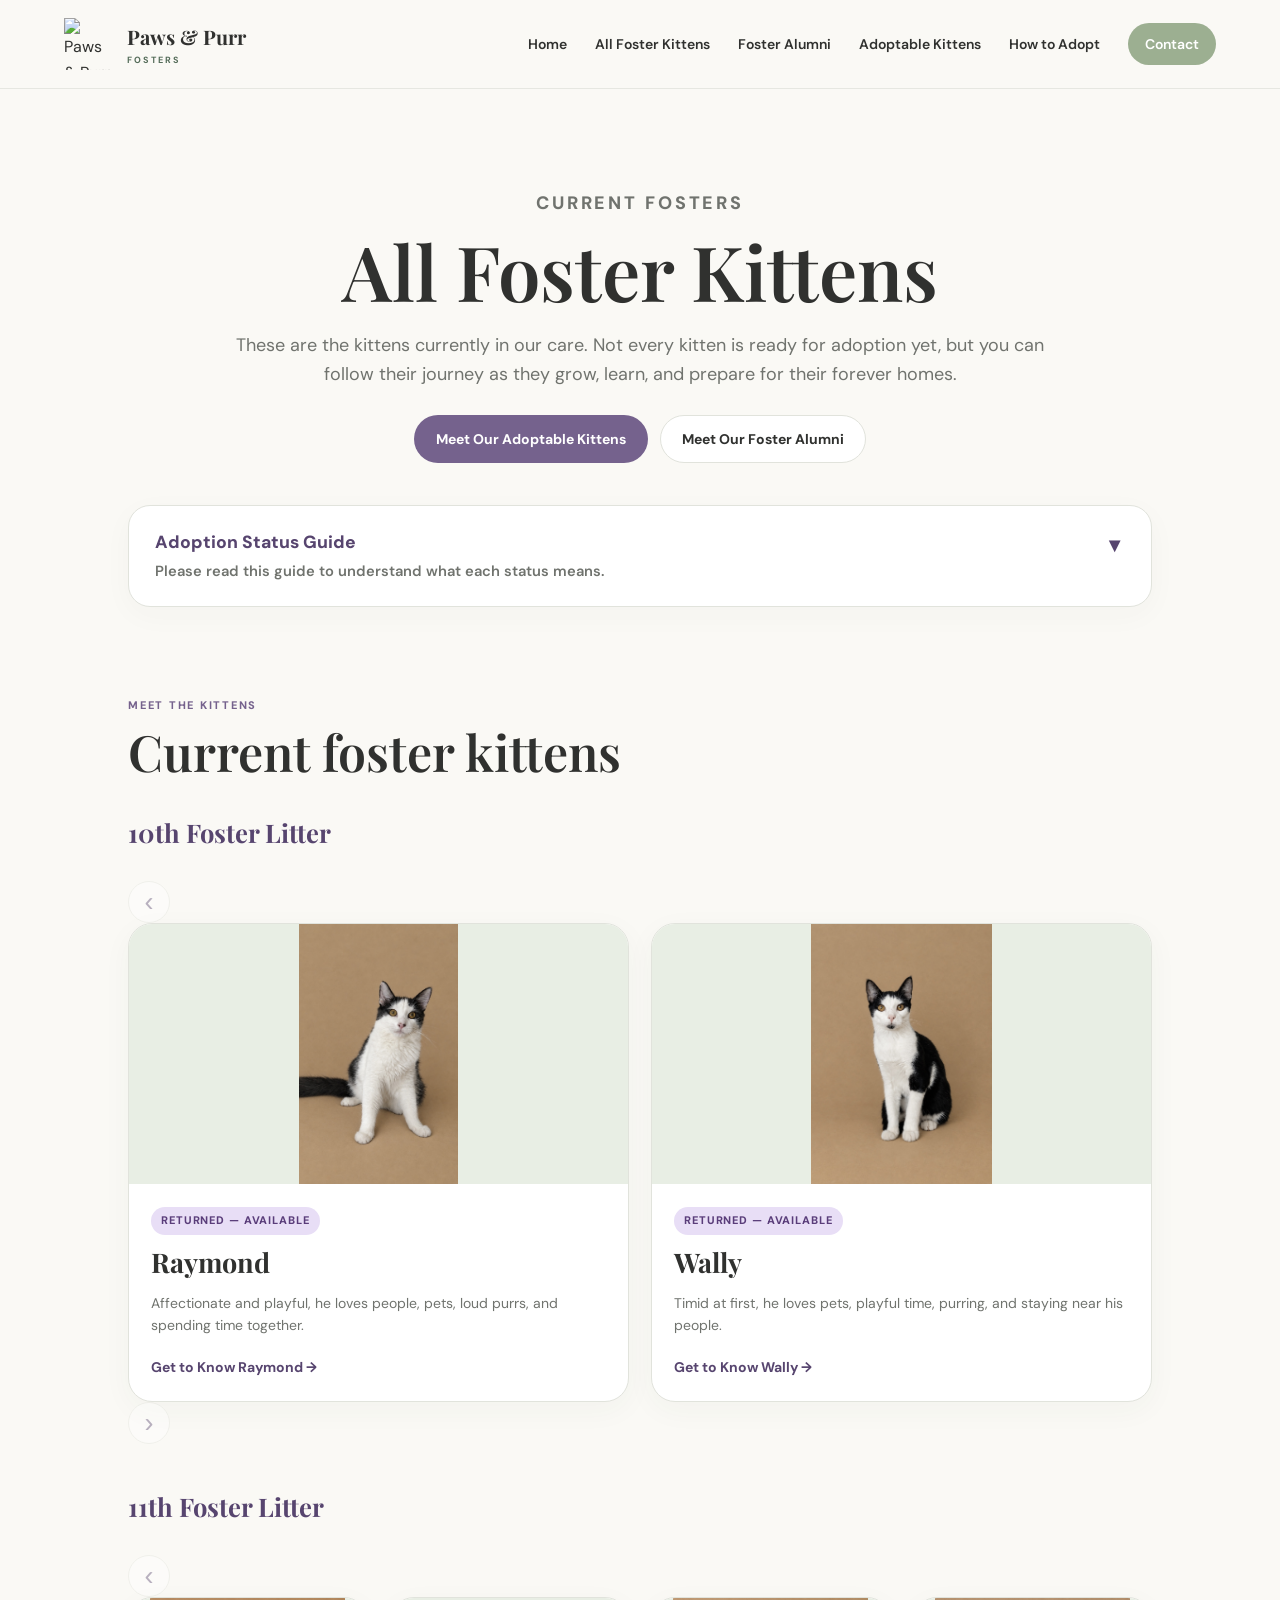
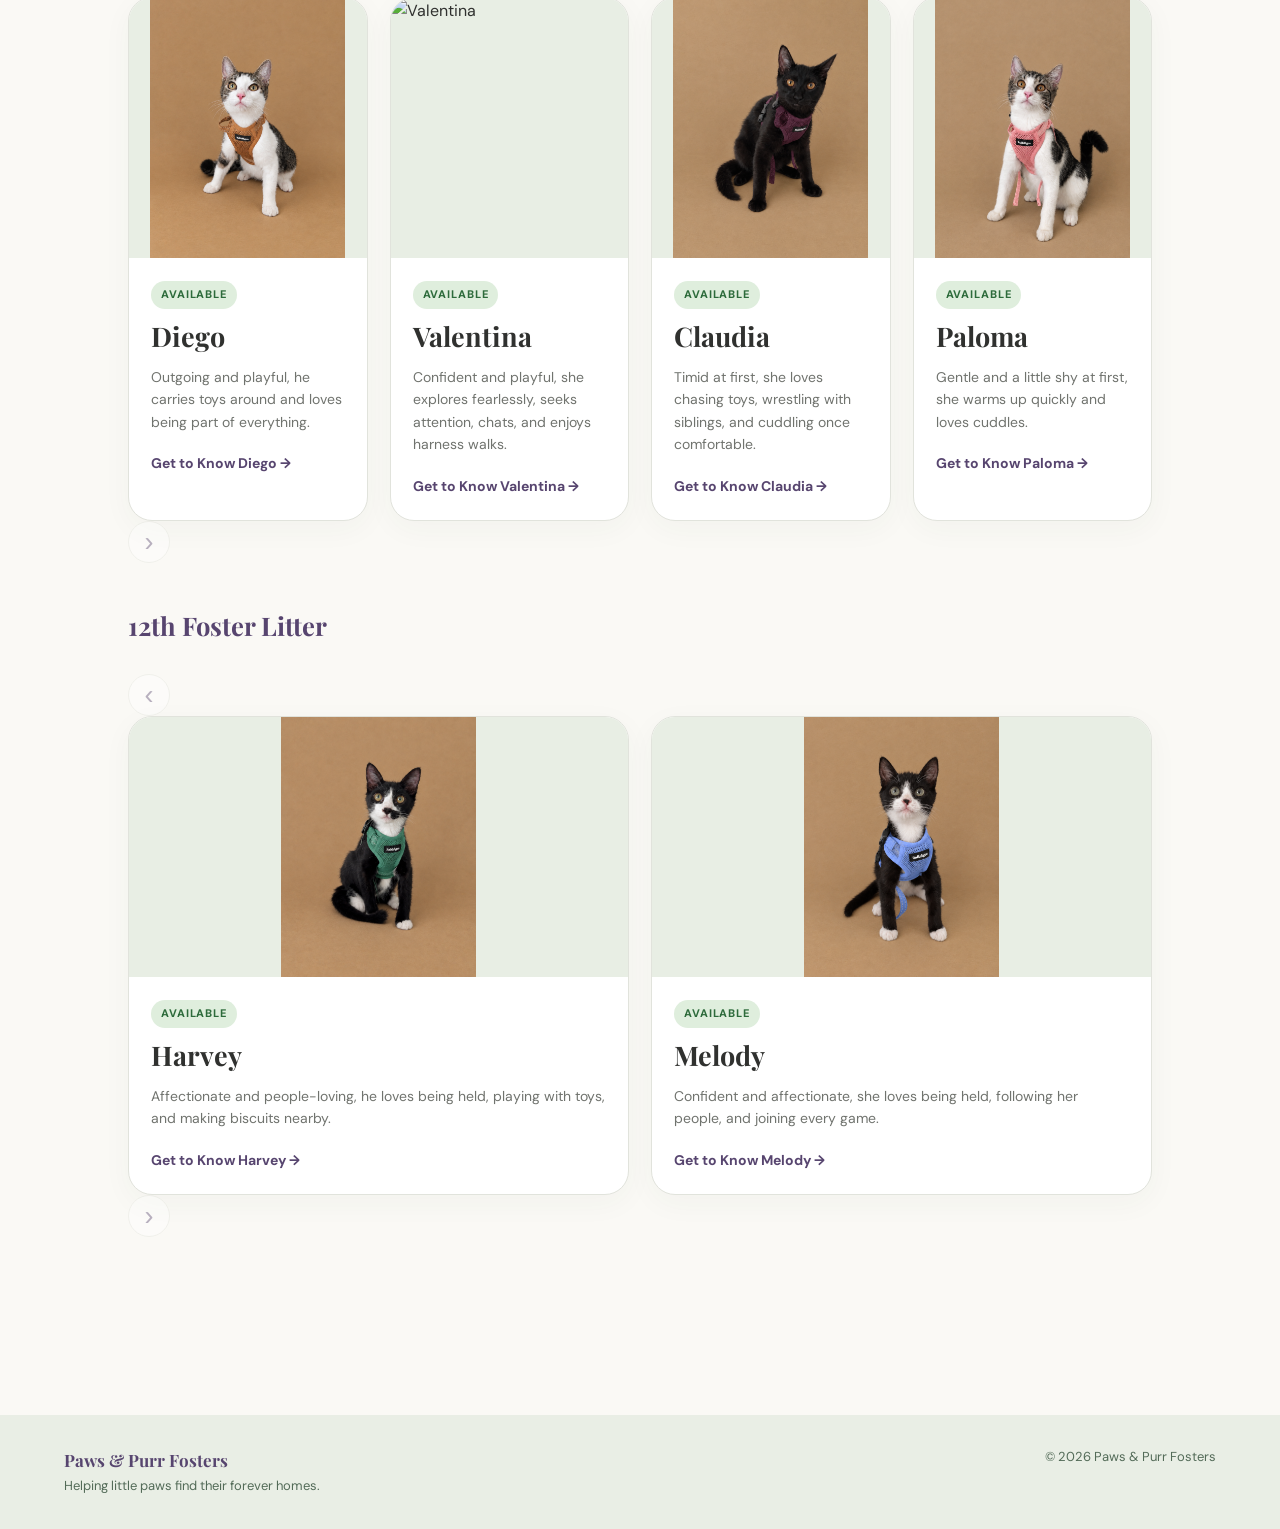
==== all-kittens/index.html @ 35e30526 "Add clean URLs for site pages Keep existing .html pages as legacy URLs while adding GitHub Pages dir" ====
<!DOCTYPE html>
<html lang="en">
<head>
  <meta charset="UTF-8">
  <meta name="viewport" content="width=device-width, initial-scale=1.0">
  <title>All Foster Kittens | Paws &amp; Purr Fosters</title>
  <meta name="description" content="Meet the kittens currently in our care and follow their foster journey.">
  <base href="../">
  <link rel="stylesheet" href="style.css">
</head>
<body>
  <header class="site-header">
    <a class="brand" href="./" aria-label="Paws &amp; Purr Fosters home">
      <img class="brand-logo" src="https://i.ibb.co/23CcJGzW/paws-and-purr-fosters-logo.jpg" alt="Paws &amp; Purr Fosters">
      <span>
        <strong>Paws &amp; Purr</strong>
        <small>FOSTERS</small>
      </span>
    </a>

    <button class="menu-toggle" aria-label="Open menu" aria-expanded="false">☰</button>

    <nav class="nav" aria-label="Main navigation">
      <a href="./">Home</a>
      <a href="all-kittens/">All Foster Kittens</a>
      <a href="foster-alumni/">Foster Alumni</a>
      <a href="available-kittens/">Adoptable Kittens</a>
      <a href="how-to-adopt/">How to Adopt</a>
      <a class="nav-button" href="./#contact">Contact</a>
    </nav>
  </header>

  <main class="page-shell">
    <section class="page-intro foster-page-intro">
      <p class="eyebrow">Current fosters</p>
      <h1>All Foster Kittens</h1>
      <p>
        These are the kittens currently in our care. Not every kitten is ready for adoption yet,
        but you can follow their journey as they grow, learn, and prepare for their forever homes.
      </p>
      <div class="page-actions">
        <a class="button primary" href="available-kittens/">Meet Our Adoptable Kittens</a>
        <a class="button secondary" href="foster-alumni/">Meet Our Foster Alumni</a>
      </div>
    </section>

    <section class="status-guide-wrap">
      <details class="status-guide">
        <summary>
          <span class="status-guide-summary">
            <span class="status-guide-title">Adoption Status Guide</span>
            <span class="status-guide-subtitle">Please read this guide to understand what each status means.</span>
          </span>
          <span class="status-guide-chevron" aria-hidden="true">▾</span>
        </summary>
        <div class="status-guide-body">
          <ul class="status-guide-list">
            <li><strong class="status-guide-status status-coming-soon">Coming Soon</strong> — Not ready for adoption. These kittens are still very young and are growing, developing their personalities, and learning through their time in foster care.</li>
            <li><strong class="status-guide-status status-almost">Almost Available</strong> — Getting close to being ready for adoption, but not currently available. Check back later for updates.</li>
            <li><strong class="status-guide-status status-available">Available</strong> — Currently available for adoption.</li>
            <li><strong class="status-guide-status status-pending">Pending Interest</strong> — An adoption application is currently in progress. The applicant may be completing the adoption process, waiting for a meet-and-greet, or completing another step with the rescue. Other applicants may still apply. The rescue works on a first-come, first-served basis. If the current application does not move forward, another applicant may have the opportunity to continue the adoption process.</li>
            <li><strong class="status-guide-status status-adopted">Adopted</strong> — Adoption complete — this kitten has found a forever home.</li>
            <li><strong class="status-guide-status status-returned">Returned — Available</strong> — These cats or kittens were previously adopted and are now available for adoption again. They may need additional patience and time as they adjust back to foster care.</li>
          </ul>
          <p class="status-guide-note">
            Important: Adoption applications are accepted when a kitten has been spayed or neutered, completed the necessary veterinary care, been cleared by the rescue, and is officially listed as Available.
          </p>
        </div>
      </details>
    </section>

    <section class="section foster-section" aria-labelledby="all-kittens-heading">
      <div class="section-heading">
        <div>
          <p class="eyebrow">Meet the kittens</p>
          <h2 id="all-kittens-heading">Current foster kittens</h2>
        </div>
      </div>
      <div class="all-litters" id="all-kittens-grid" aria-live="polite"></div>
    </section>
  </main>

  <footer>
    <div>
      <strong>Paws &amp; Purr Fosters</strong>
      <span>Helping little paws find their forever homes.</span>
    </div>
    <span>© 2026 Paws &amp; Purr Fosters</span>
  </footer>

  <script src="kitten-data.js"></script>
  <script src="kitten-card-descriptions.js"></script>
  <script src="all-kittens.js"></script>
</body>
</html>
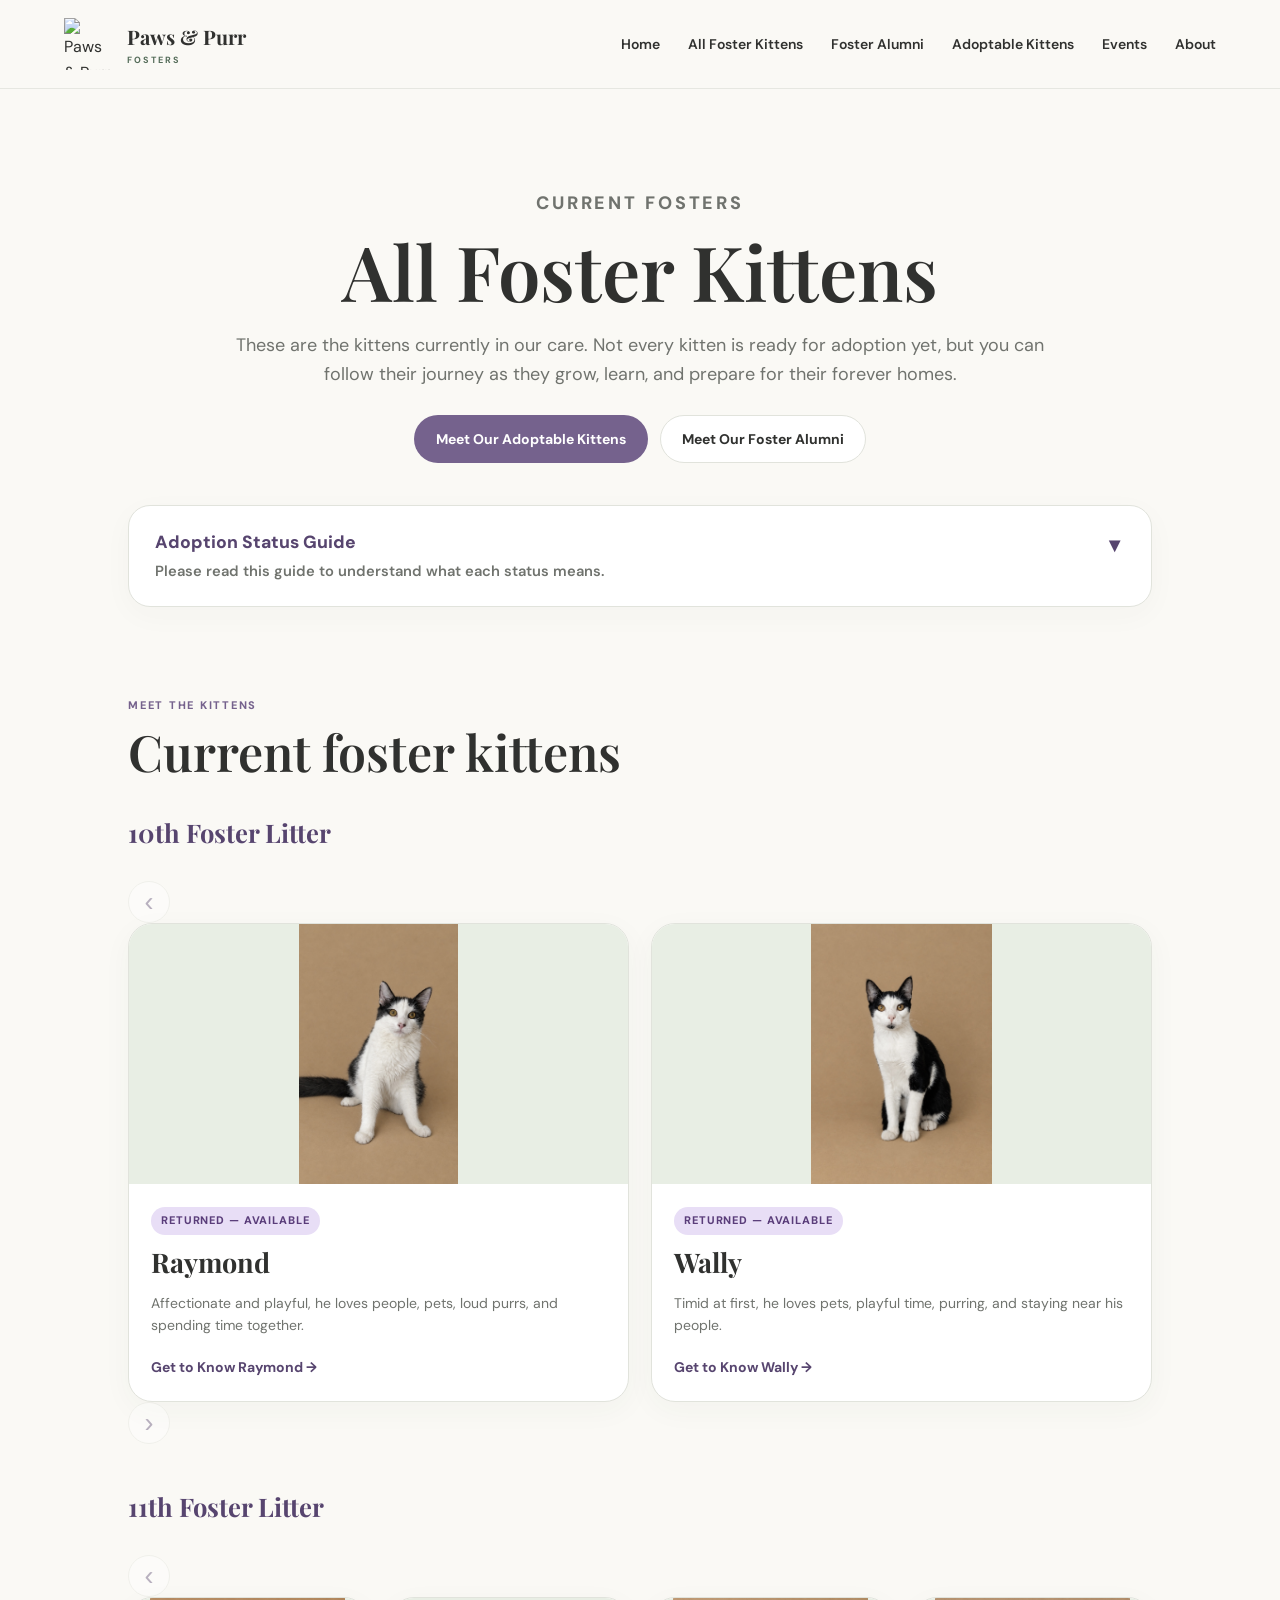
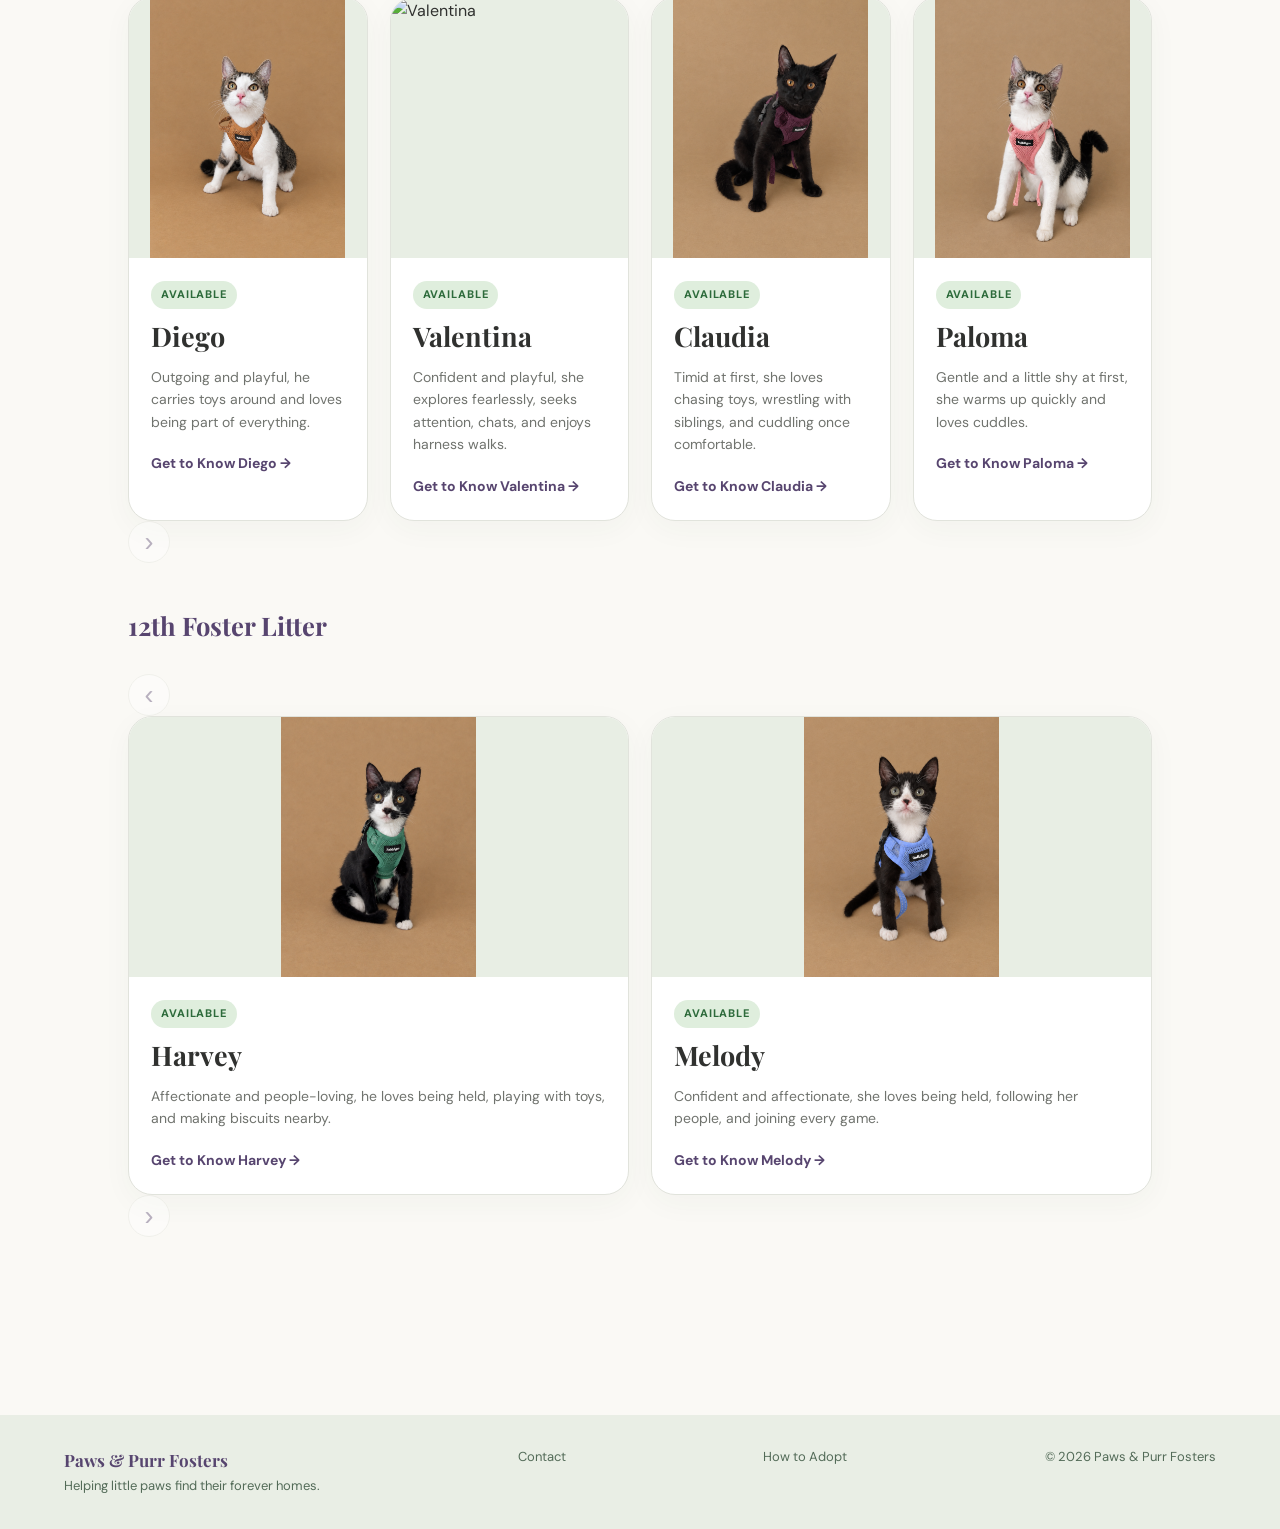
==== commit 2a4a20d3: "Commiting cleanup urls" ====
--- a/all-kittens/index.html
+++ b/all-kittens/index.html
@@ -25,8 +25,8 @@
       <a href="all-kittens/">All Foster Kittens</a>
       <a href="foster-alumni/">Foster Alumni</a>
       <a href="available-kittens/">Adoptable Kittens</a>
-      <a href="how-to-adopt/">How to Adopt</a>
-      <a class="nav-button" href="./#contact">Contact</a>
+      <a href="./#events">Events</a>
+      <a href="./#about">About</a>
     </nav>
   </header>
 
@@ -85,9 +85,12 @@
       <strong>Paws &amp; Purr Fosters</strong>
       <span>Helping little paws find their forever homes.</span>
     </div>
+    <a href="./#contact">Contact</a>
+    <a href="how-to-adopt/">How to Adopt</a>
     <span>© 2026 Paws &amp; Purr Fosters</span>
   </footer>
 
+  <script src="navigation.js"></script>
   <script src="kitten-data.js"></script>
   <script src="kitten-card-descriptions.js"></script>
   <script src="all-kittens.js"></script>
